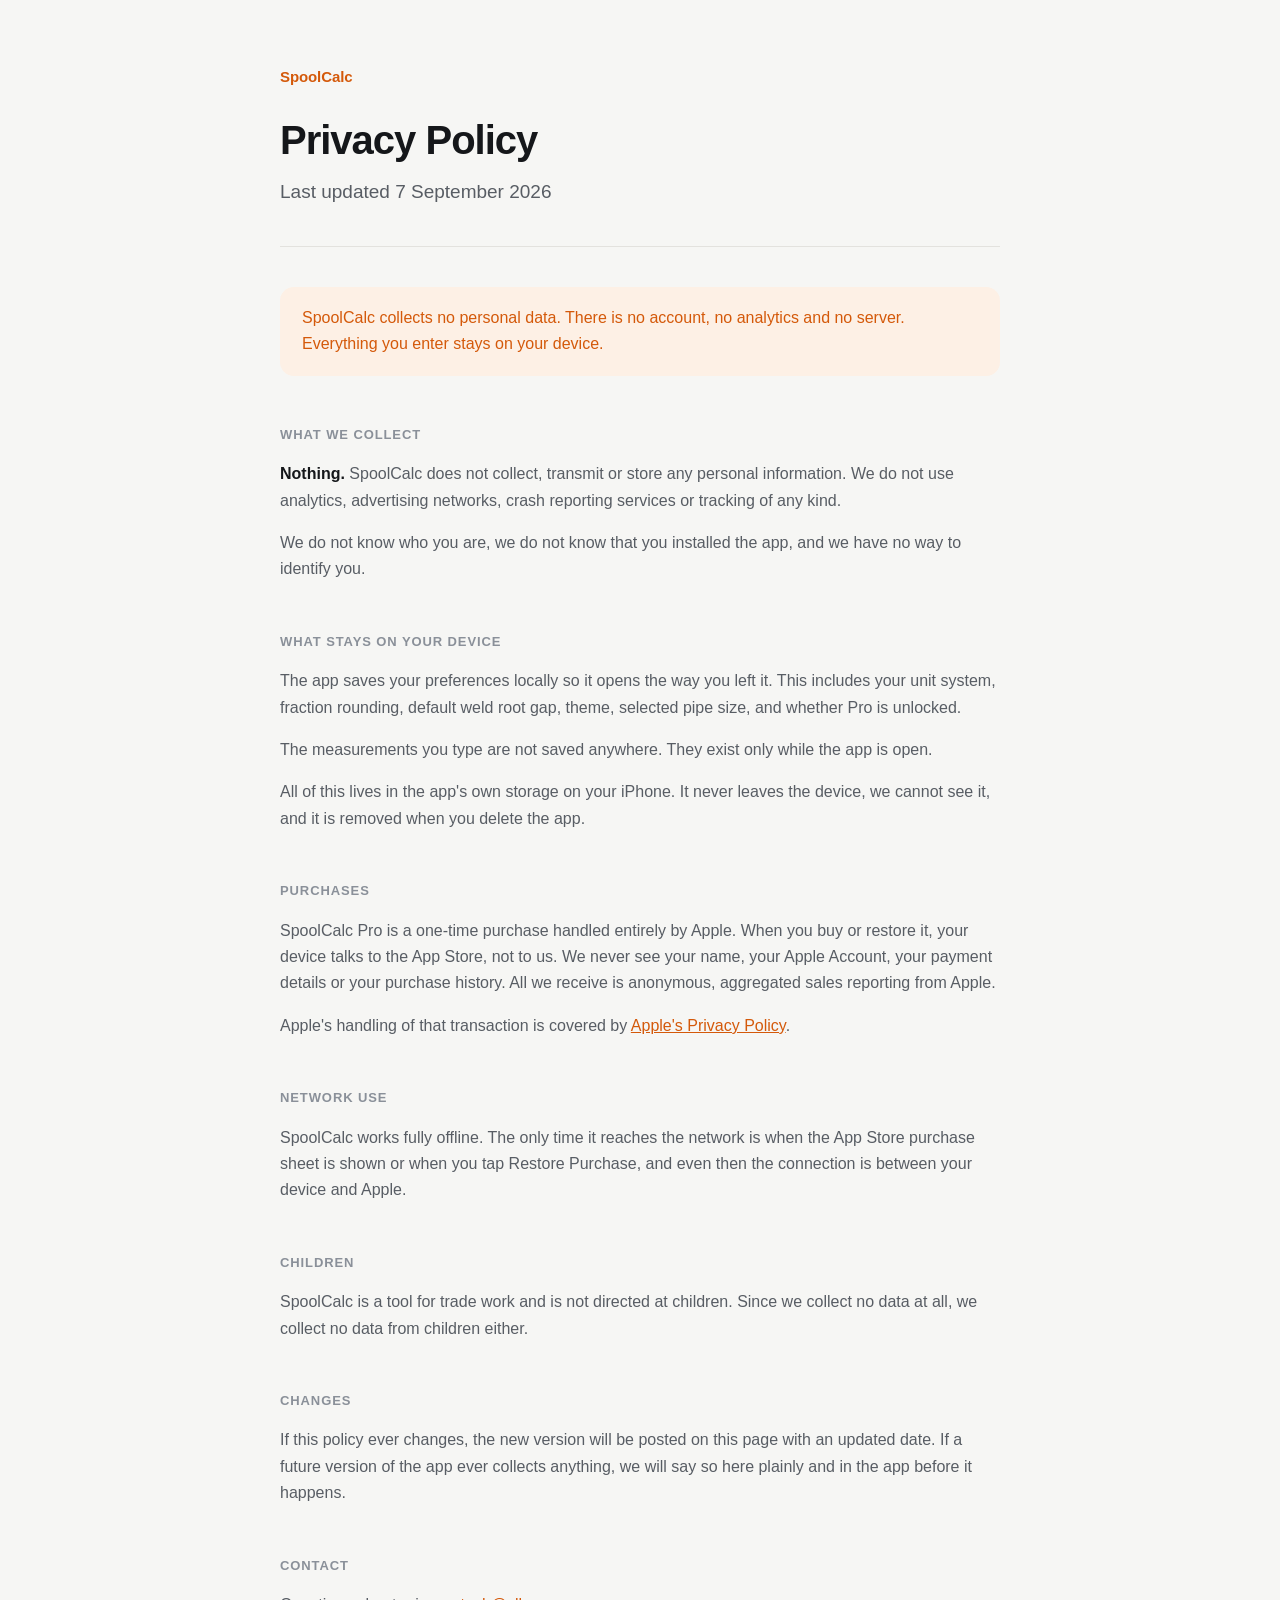
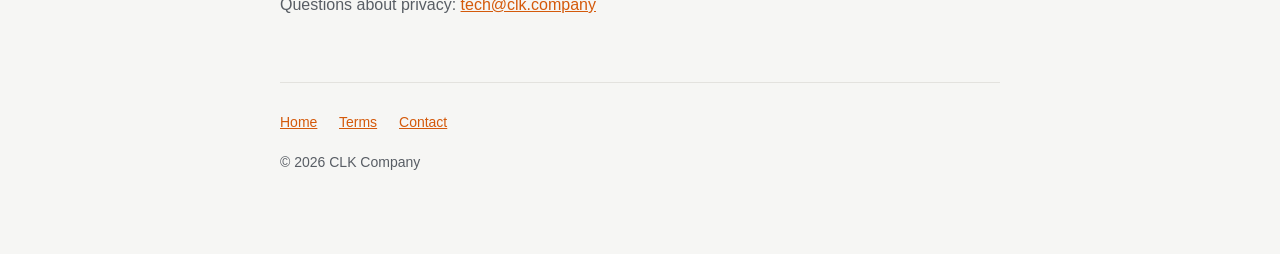
==== privacy.html @ 019d7f99 "Add files via upload" ====
<!DOCTYPE html>
<html lang="en">
<head>
<meta charset="utf-8">
<meta name="viewport" content="width=device-width, initial-scale=1">
<title>Privacy Policy — SpoolCalc</title>
<meta name="description" content="SpoolCalc collects no personal data. Everything you enter stays on your device.">
<link rel="stylesheet" href="style.css">
</head>
<body>
<div class="wrap">

<header>
  <a class="brand" href="index.html">SpoolCalc</a>
  <h1>Privacy Policy</h1>
  <p class="lede">Last updated 7 September 2026</p>
</header>

<div class="note">
  <p>SpoolCalc collects no personal data. There is no account, no analytics and
  no server. Everything you enter stays on your device.</p>
</div>

<h2>What we collect</h2>

<p><strong>Nothing.</strong> SpoolCalc does not collect, transmit or store any
personal information. We do not use analytics, advertising networks, crash
reporting services or tracking of any kind.</p>

<p>We do not know who you are, we do not know that you installed the app, and we
have no way to identify you.</p>

<h2>What stays on your device</h2>

<p>The app saves your preferences locally so it opens the way you left it. This
includes your unit system, fraction rounding, default weld root gap, theme,
selected pipe size, and whether Pro is unlocked.</p>

<p>The measurements you type are not saved anywhere. They exist only while the
app is open.</p>

<p>All of this lives in the app's own storage on your iPhone. It never leaves
the device, we cannot see it, and it is removed when you delete the app.</p>

<h2>Purchases</h2>

<p>SpoolCalc Pro is a one-time purchase handled entirely by Apple. When you buy
or restore it, your device talks to the App Store, not to us. We never see your
name, your Apple Account, your payment details or your purchase history. All we
receive is anonymous, aggregated sales reporting from Apple.</p>

<p>Apple's handling of that transaction is covered by
<a href="https://www.apple.com/legal/privacy/">Apple's Privacy Policy</a>.</p>

<h2>Network use</h2>

<p>SpoolCalc works fully offline. The only time it reaches the network is when
the App Store purchase sheet is shown or when you tap Restore Purchase, and even
then the connection is between your device and Apple.</p>

<h2>Children</h2>

<p>SpoolCalc is a tool for trade work and is not directed at children. Since we
collect no data at all, we collect no data from children either.</p>

<h2>Changes</h2>

<p>If this policy ever changes, the new version will be posted on this page with
an updated date. If a future version of the app ever collects anything, we will
say so here plainly and in the app before it happens.</p>

<h2>Contact</h2>

<p>Questions about privacy: <a href="mailto:tech@clk.company">tech@clk.company</a></p>

<footer>
  <a href="index.html">Home</a>
  <a href="terms.html">Terms</a>
  <a href="mailto:tech@clk.company">Contact</a>
  <p>© 2026 CLK Company</p>
</footer>

</div>
</body>
</html>
---- style.css ----
:root {
  --bg: #f6f6f4;
  --card: #ffffff;
  --line: #e3e2de;
  --ink: #15171a;
  --ink-2: #585d64;
  --ink-3: #8a9099;
  --accent: #d4590a;
  --accent-bg: #fdf0e5;
  --radius: 14px;
}

@media (prefers-color-scheme: dark) {
  :root {
    --bg: #0d0f12;
    --card: #16191d;
    --line: #2a2f35;
    --ink: #f1f3f5;
    --ink-2: #9ba2aa;
    --ink-3: #6b7280;
    --accent: #ff8a3d;
    --accent-bg: #2e1b0c;
  }
}

* { box-sizing: border-box; }

body {
  margin: 0;
  padding: 0 20px 80px;
  background: var(--bg);
  color: var(--ink);
  font: 16px/1.65 -apple-system, BlinkMacSystemFont, "Segoe UI", Roboto,
        Helvetica, Arial, sans-serif;
  -webkit-font-smoothing: antialiased;
}

.wrap { max-width: 720px; margin: 0 auto; }

header {
  padding: 64px 0 40px;
  border-bottom: 1px solid var(--line);
  margin-bottom: 40px;
}

.brand {
  font-size: 15px;
  font-weight: 600;
  letter-spacing: -0.1px;
  color: var(--accent);
  text-decoration: none;
  display: inline-block;
  margin-bottom: 28px;
}

h1 {
  font-size: 40px;
  line-height: 1.12;
  letter-spacing: -1px;
  font-weight: 600;
  margin: 0 0 14px;
}

.lede {
  font-size: 19px;
  line-height: 1.55;
  color: var(--ink-2);
  margin: 0;
  max-width: 34em;
}

h2 {
  font-size: 13px;
  font-weight: 700;
  letter-spacing: 0.9px;
  text-transform: uppercase;
  color: var(--ink-3);
  margin: 48px 0 16px;
}

h3 {
  font-size: 18px;
  font-weight: 600;
  letter-spacing: -0.2px;
  margin: 0 0 6px;
}

p { margin: 0 0 16px; color: var(--ink-2); }
p.tight { margin-bottom: 8px; }
strong { color: var(--ink); font-weight: 600; }

.card {
  background: var(--card);
  border: 1px solid var(--line);
  border-radius: var(--radius);
  padding: 20px 22px;
  margin-bottom: 12px;
}

.card p:last-child { margin-bottom: 0; }

.note {
  background: var(--accent-bg);
  border: none;
  border-radius: var(--radius);
  padding: 18px 22px;
  margin: 28px 0;
}
.note p { color: var(--accent); margin: 0; }

ul { margin: 0 0 16px; padding-left: 20px; color: var(--ink-2); }
li { margin-bottom: 8px; }

a { color: var(--accent); }

footer {
  margin-top: 64px;
  padding-top: 28px;
  border-top: 1px solid var(--line);
  font-size: 14px;
  color: var(--ink-3);
}
footer a { margin-right: 18px; }
footer p { font-size: 14px; margin: 16px 0 0; }

@media (max-width: 520px) {
  header { padding-top: 44px; }
  h1 { font-size: 31px; }
  .lede { font-size: 17px; }
}
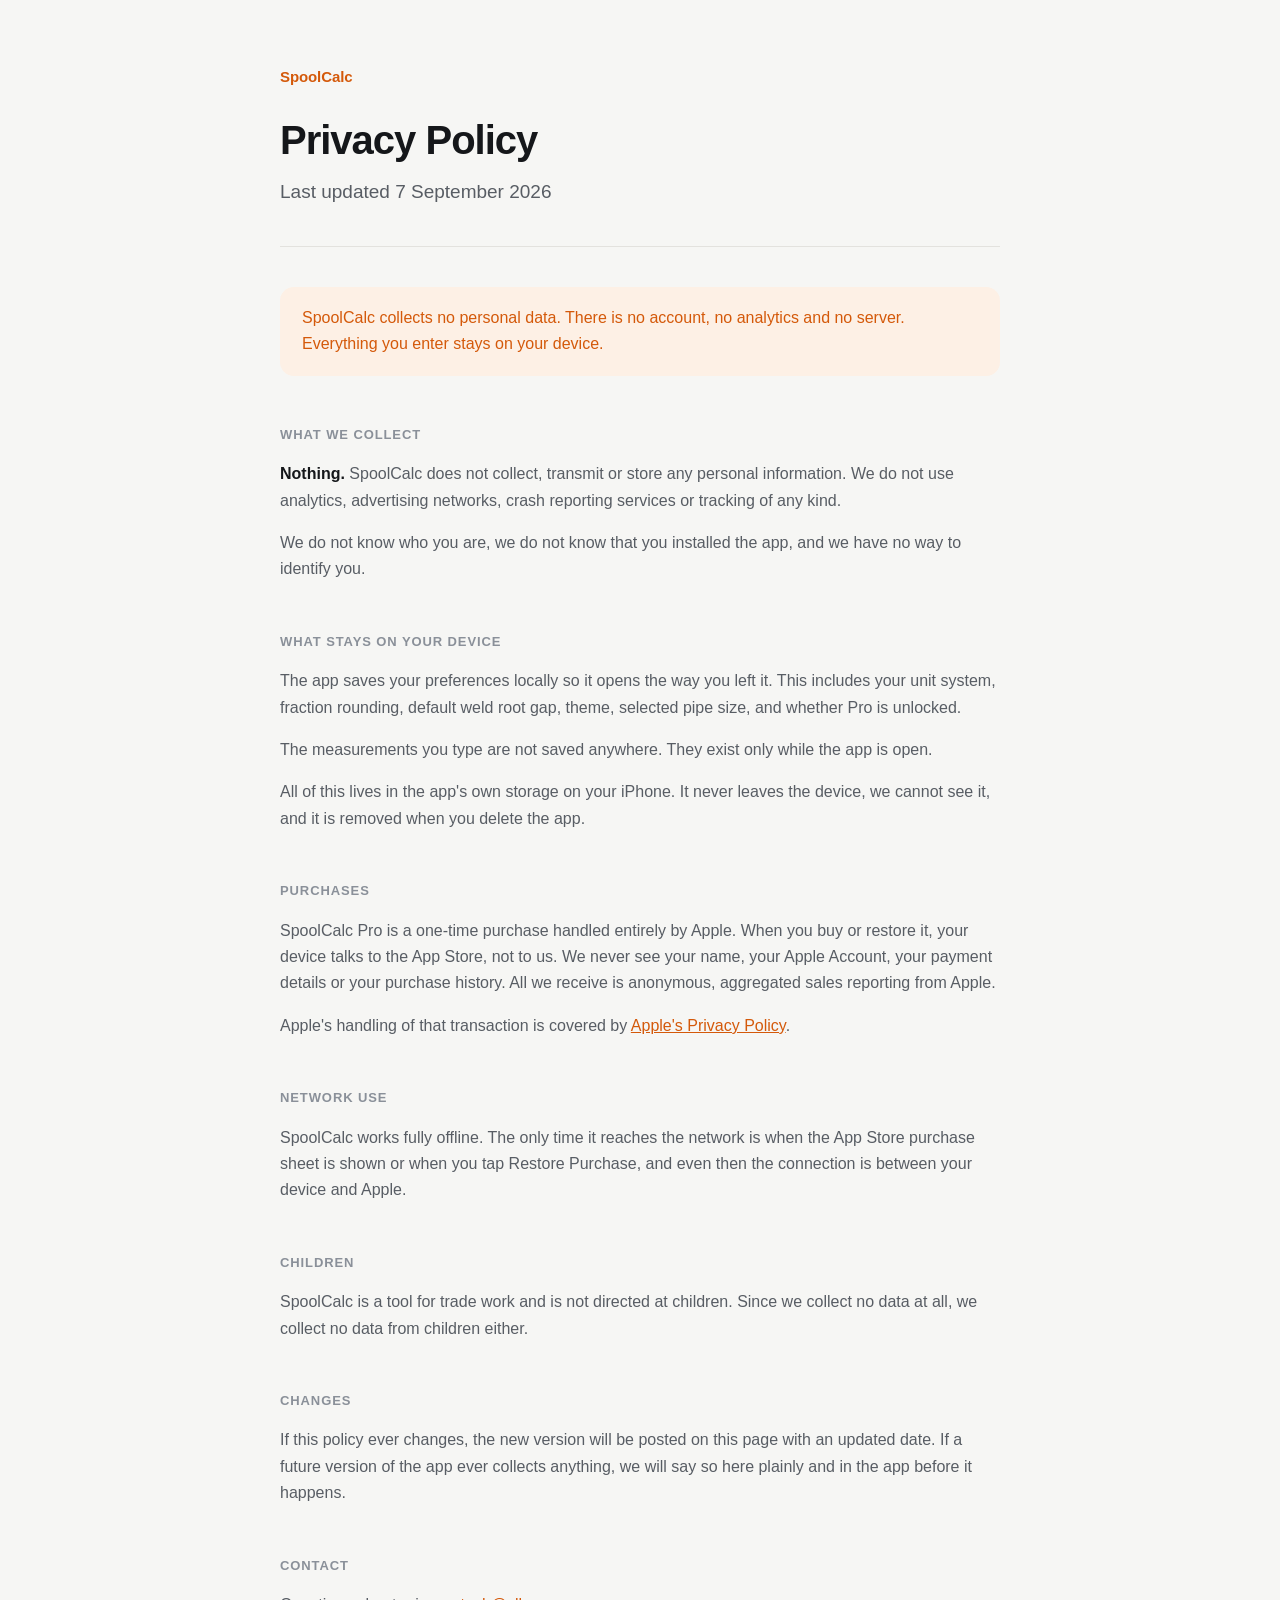
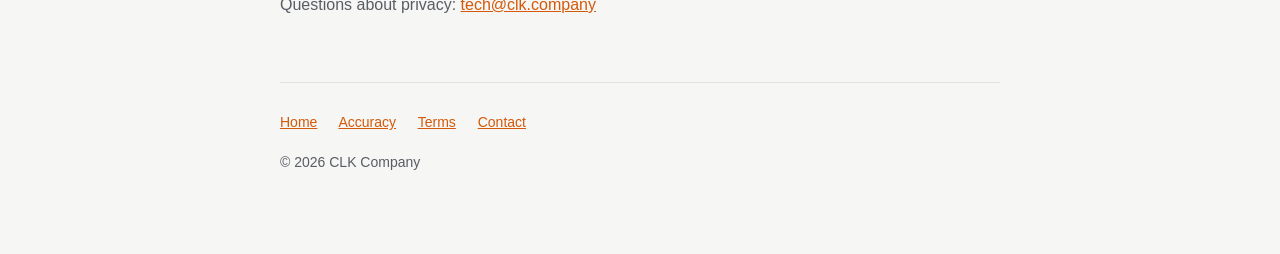
==== commit cb8ac6e3: "Update privacy.html" ====
--- a/privacy.html
+++ b/privacy.html
@@ -75,6 +75,7 @@
 
 <footer>
   <a href="index.html">Home</a>
+  <a href="accuracy.html">Accuracy</a>
   <a href="terms.html">Terms</a>
   <a href="mailto:tech@clk.company">Contact</a>
   <p>© 2026 CLK Company</p>
--- a/style.css
+++ b/style.css
@@ -128,3 +128,74 @@
   h1 { font-size: 31px; }
   .lede { font-size: 17px; }
 }
+
+table {
+  width: 100%;
+  border-collapse: collapse;
+  margin: 0 0 20px;
+  font-size: 15px;
+}
+th {
+  text-align: left;
+  font-weight: 600;
+  font-size: 12px;
+  letter-spacing: 0.6px;
+  text-transform: uppercase;
+  color: var(--ink-3);
+  padding: 0 12px 8px 0;
+  border-bottom: 1px solid var(--line);
+}
+td {
+  padding: 11px 12px 11px 0;
+  border-bottom: 1px solid var(--line);
+  color: var(--ink-2);
+  vertical-align: top;
+}
+td:first-child { color: var(--ink); }
+.num { font-variant-numeric: tabular-nums; white-space: nowrap; }
+
+.formula {
+  font-family: ui-monospace, SFMono-Regular, Menlo, monospace;
+  font-size: 14.5px;
+  line-height: 1.8;
+  background: var(--card);
+  border: 1px solid var(--line);
+  border-radius: var(--radius);
+  padding: 16px 18px;
+  margin: 0 0 14px;
+  color: var(--ink);
+  overflow-x: auto;
+}
+.formula .c { color: var(--ink-3); }
+
+.scroll { overflow-x: auto; }
+
+.cta {
+  display: block;
+  text-decoration: none;
+  background: var(--accent-bg);
+  border-radius: var(--radius);
+  padding: 22px 24px 20px;
+  margin: 0 0 8px;
+}
+.cta-t {
+  display: block;
+  font-size: 19px;
+  font-weight: 600;
+  letter-spacing: -0.2px;
+  color: var(--accent);
+  margin-bottom: 6px;
+}
+.cta-s {
+  display: block;
+  font-size: 15px;
+  line-height: 1.55;
+  color: var(--ink-2);
+  margin-bottom: 12px;
+}
+.cta-a {
+  display: block;
+  font-size: 14.5px;
+  font-weight: 600;
+  color: var(--accent);
+}
